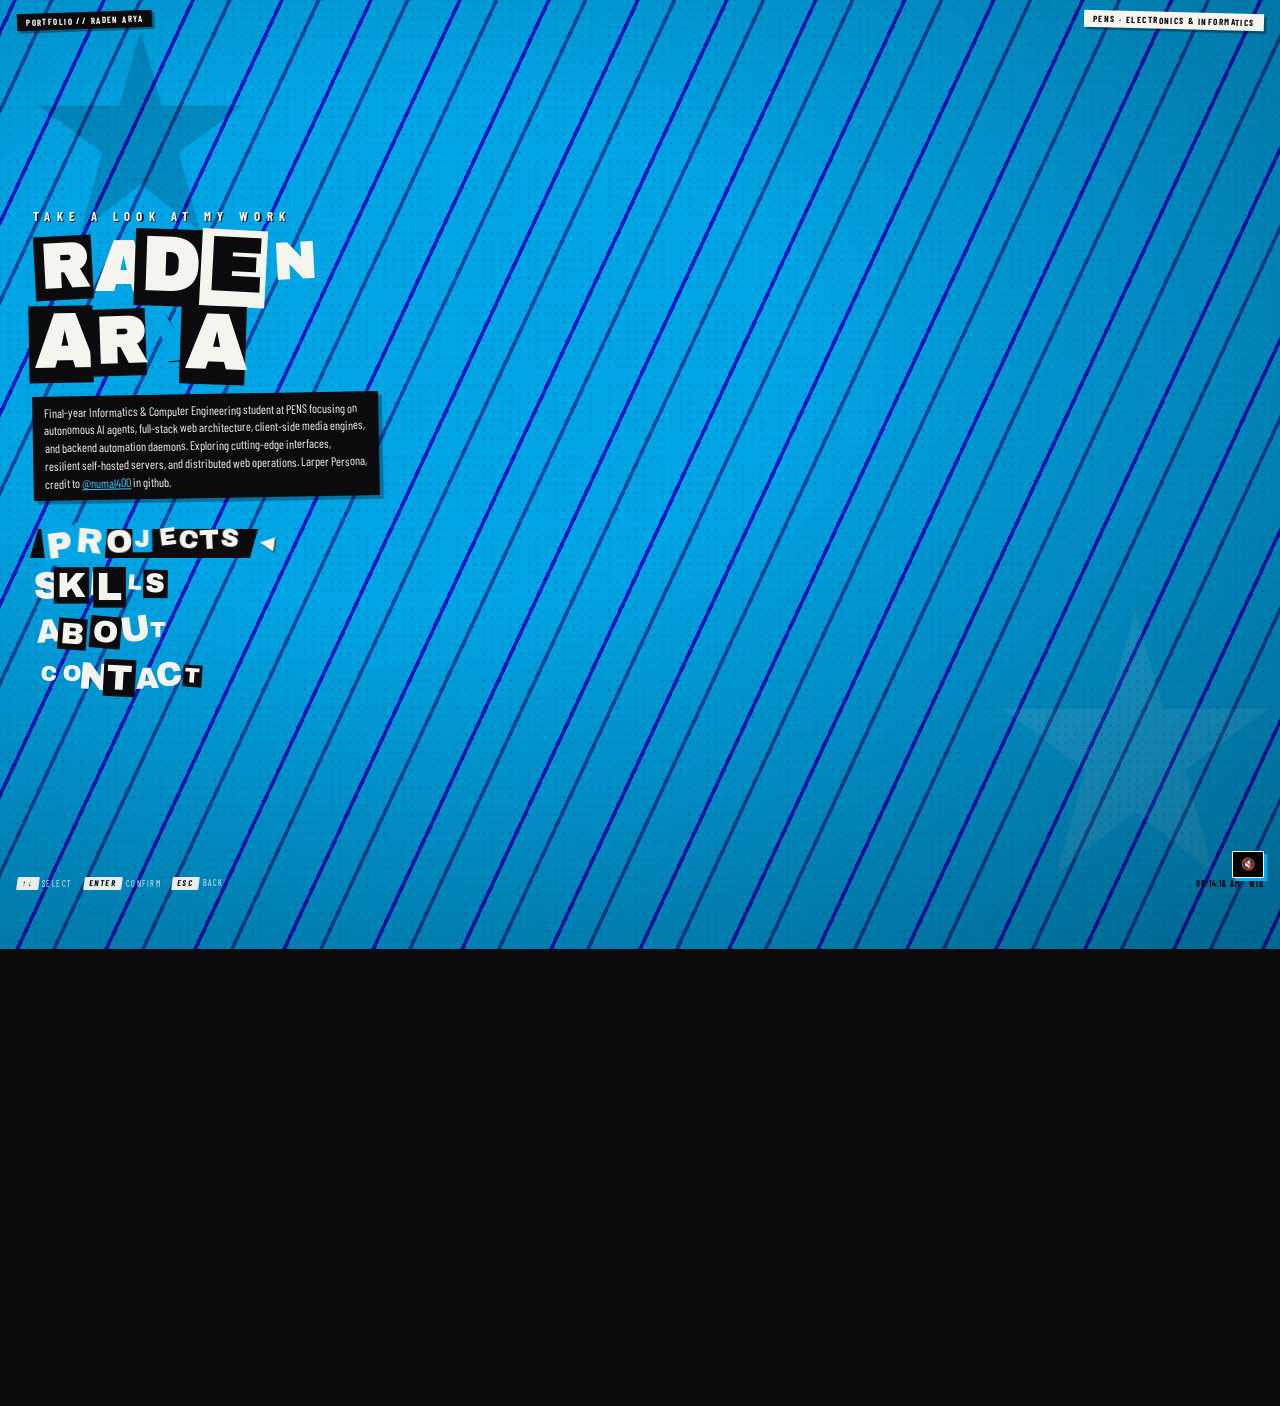
==== index.html @ 41941ba1 "feat: personal web persona theme" ====
<!DOCTYPE html>
<html lang="id">
<head>
  <meta charset="UTF-8">
  <meta name="viewport" content="width=device-width, initial-scale=1.0, maximum-scale=1.0, user-scalable=no, viewport-fit=cover">
  <title>RADEN ARYA · PORTFOLIO // ARZ-WEB</title>
  <meta name="description" content="Personal Operations Control Center and Telemetry Hub in Persona 3 Reload aesthetic with locked 60% zoom.">

  <!-- Persona 3 Reload 100% Video Replica Stylesheet -->
  <link rel="stylesheet" href="css/style.css">
  <link rel="stylesheet" href="https://cdnjs.cloudflare.com/ajax/libs/font-awesome/6.5.1/css/all.min.css">
</head>
<body data-screen="home">

  <!-- Background Art & Video Layer System -->
  <div id="bg" aria-hidden="true">
    <div class="bg-layer" id="bg-stripes"></div>
    <svg class="bg-star" style="left:6%;top:8%;width:26vmax;height:26vmax" viewBox="0 0 100 100">
      <polygon points="50,0 60,35 98,35 68,57 78,94 50,72 22,94 32,57 2,35 40,35" fill="#000"/>
    </svg>
    <svg class="bg-star s2" style="right:4%;bottom:6%;width:34vmax;height:34vmax" viewBox="0 0 100 100">
      <polygon points="50,0 60,35 98,35 68,57 78,94 50,72 22,94 32,57 2,35 40,35" fill="#fff"/>
    </svg>

    <!-- Per-Screen Authentic Persona 3 Reload Background Videos -->
    <video id="video-home" class="menu-art-video" autoplay muted loop playsinline preload="auto">
      <source src="assets/video/home-background.mp4" type="video/mp4">
    </video>
    <video id="video-projects" class="menu-art-video" muted loop playsinline preload="metadata">
      <source src="assets/video/projects-background.mp4" type="video/mp4">
    </video>
    <video id="video-skills" class="menu-art-video" muted loop playsinline preload="metadata">
      <source src="assets/video/skills-background.mp4" type="video/mp4">
    </video>
    <video id="video-about" class="menu-art-video" muted loop playsinline preload="metadata">
      <source src="assets/video/about-background.mp4" type="video/mp4">
    </video>
    <video id="video-contact" class="menu-art-video" muted loop playsinline preload="metadata">
      <source src="assets/video/contact-background.mp4" type="video/mp4">
    </video>

    <div class="bg-layer" id="bg-halftone"></div>
    <div class="bg-layer" id="bg-vignette"></div>
  </div>

  <div id="slash" aria-hidden="true"></div>

  <!-- Hero Art Character Overlay -->
  <img id="hero-art" src="assets/hero.png" alt="" onerror="this.remove()">

  <!-- Screen Transition 3-Pane Diagonal Wipe -->
  <div id="wipe" aria-hidden="true">
    <div class="pane p3"></div>
    <div class="pane p2"></div>
    <div class="pane p1"></div>
    <div class="flash"></div>
  </div>

  <!-- Custom Animated Cursor -->
  <div id="cursor" aria-hidden="true"></div>

  <!-- Authentic Web Audio SFX & Video Engine -->
  <audio id="sfx-select" src="assets/sfx/select.mp3" preload="auto"></audio>
  <button id="audio-toggle" aria-label="Turn audio on">🔇</button>



  <!-- Shell & HUD Structure -->
  <div id="shell">
    <header id="hud-top">
      <div class="hud-tag">PORTFOLIO // RADEN ARYA</div>
      <div class="hud-tag alt">PENS · ELECTRONICS & INFORMATICS</div>
    </header>

    <main id="stage">

      <!-- ===================================================================
           SCREEN 1: HOME
           =================================================================== -->
      <section class="screen active" id="screen-home" aria-label="Main menu">
        <div id="intro-eyebrow">TAKE A LOOK AT MY WORK</div>
        <h1 id="big-name">
          <span class="ransom" data-ransom="RADEN"></span>
          <span class="ransom" data-ransom="ARYA"></span>
        </h1>
        <div id="tagline">
          Final-year Informatics & Computer Engineering student at PENS focusing on autonomous AI agents, full-stack web architecture, client-side media engines, and backend automation daemons. Exploring cutting-edge interfaces, resilient self-hosted servers, and distributed web operations. Larper Persona, credit to <a href="https://github.com/numal400" target="_blank" rel="noopener">@numal400</a> in github.
        </div>
        <nav id="menu" aria-label="Sections">
          <button class="menu-item sel" data-target="projects">
            <span class="ransom" data-ransom="PROJECTS"></span><span class="cursor-mark">◀</span>
          </button>
          <button class="menu-item" data-target="skills">
            <span class="ransom" data-ransom="SKILLS"></span><span class="cursor-mark">◀</span>
          </button>
          <button class="menu-item" data-target="about">
            <span class="ransom" data-ransom="ABOUT"></span><span class="cursor-mark">◀</span>
          </button>
          <button class="menu-item" data-target="contact">
            <span class="ransom" data-ransom="CONTACT"></span><span class="cursor-mark">◀</span>
          </button>
        </nav>
      </section>

      <!-- ===================================================================
           SCREEN 2: PROJECTS
           =================================================================== -->
      <section class="screen sub" id="screen-projects" aria-label="Projects">
        <div class="screen-head"><span class="ransom" data-ransom="PROJECTS"></span></div>
        <button class="back-hint" data-back>ESC · Back</button>
        <div class="grid-label"><span class="bar"></span>FEATURED ECOSYSTEM PROJECTS</div>
        <div id="feat-grid" class="grid"></div>
        <div class="grid-label"><span class="bar"></span>ALL REPOSITORIES & MODULES</div>
        <div id="repo-status">SYNCING WITH GITHUB…</div>
        <div id="repo-grid" class="grid"></div>
      </section>

      <!-- ===================================================================
           SCREEN 3: SKILLS
           =================================================================== -->
      <section class="screen sub" id="screen-skills" aria-label="Skills">
        <div class="screen-head"><span class="ransom" data-ransom="SKILLS"></span></div>
        <button class="back-hint" data-back>ESC · Back</button>
        <div id="skills-body"></div>
      </section>

      <!-- ===================================================================
           SCREEN 4: ABOUT
           =================================================================== -->
      <section class="screen sub align-right" id="screen-about" aria-label="About">
        <div class="screen-head"><span class="ransom" data-ransom="ABOUT"></span></div>
        <button class="back-hint" data-back>ESC · Back</button>

        <div class="paper">
          <p class="quote">
            I am a motivated <strong class="about-highlight">Informatics & Computer Engineering student</strong> with a strong commitment to <strong class="about-highlight">autonomous AI agents, web architectures, server orchestration,</strong> and practical engineering.
          </p>
          <br>
          <p>
            Currently pursuing my degree at <strong>Politeknik Elektronika Negeri Surabaya (PENS)</strong>. My work centers on creating deterministic automation pipelines, real-time client telemetry, zero-dependency audio synthesizers, and resilient self-hosted platforms on CasaOS and Nginx.
          </p>
          <br>
          <p>
            When building applications, I prioritize <span class="stamp">SECURITY</span>, responsiveness, and polished interactive design systems inspired by Japanese arcade and RPG user interfaces.
          </p>

          <blockquote class="about-quote">
            "Turning complex engineering challenges into autonomous, elegant, and rock-solid systems."
          </blockquote>
        </div>

        <a href="assets/cv/Numal_Das_Resume.pdf" class="cv-btn" target="_blank" download="Raden_Arya_Resume.pdf">
          <span>DOWNLOAD RESUME / CV</span>
        </a>
      </section>

      <!-- ===================================================================
           SCREEN 5: CONTACT
           =================================================================== -->
      <section class="screen sub align-right" id="screen-contact" aria-label="Contact">
        <div class="screen-head"><span class="ransom" data-ransom="CONTACT"></span></div>
        <button class="back-hint" data-back>ESC · Back</button>

        <div class="paper" style="max-width: 680px;">
          <form id="contact-form">
            <div class="form-head">SEND A DIRECT TRANSMISSION</div>
            <input type="text" name="_honey" style="display:none">
            <label class="field">
              <span>YOUR NAME // NAMA</span>
              <input type="text" name="name" required placeholder="John Doe">
            </label>
            <label class="field">
              <span>YOUR EMAIL // ALAMAT EMAIL</span>
              <input type="email" name="email" required placeholder="john@example.com">
            </label>
            <label class="field">
              <span>MESSAGE // PESAN</span>
              <textarea name="message" required placeholder="Type your inquiry or feedback here..."></textarea>
            </label>
            <div class="form-foot">
              <button type="submit" class="cv-btn form-send"><span>TRANSMIT →</span></button>
              <div id="form-status"></div>
            </div>
          </form>
        </div>

        <div class="contact-list">
          <a class="contact-chip" href="https://github.com/RadenArya1" target="_blank" rel="noopener">
            <span><i class="fa-brands fa-github"></i> GITHUB // RADENARYA1</span>
          </a>
          <a class="contact-chip" href="mailto:raidenarya070906@gmail.com">
            <span><i class="fa-solid fa-envelope"></i> EMAIL // DIRECT</span>
          </a>
          <a class="contact-chip casaos-chip" href="http://casaos.raidenarya.my.id" target="_blank" rel="noopener">
            <span><i class="fa-solid fa-server"></i> CASAOS // HOME SERVER</span>
          </a>
        </div>
      </section>

    </main>

    <!-- HUD Bottom Legend & Clock -->
    <footer id="hud-bottom">
      <div>
        <span class="key">↑↓</span><span style="margin-right:12px;">SELECT</span>
        <span class="key">ENTER</span><span style="margin-right:12px;">CONFIRM</span>
        <span class="key">ESC</span><span>BACK</span>
      </div>
      <div style="margin-left:auto;" id="clock">00:00:00 · WIB</div>
    </footer>
  </div>

  <!-- Universal Zoom 60% Lock Engine -->
  <script src="src/shared/zoom-lock.js"></script>

  <!-- Persona MVC Application Scripts -->
  <script src="js/model.js"></script>
  <script src="js/view.js"></script>
  <script src="js/controller.js"></script>
</body>
</html>
---- css/style.css ----
@import url('https://fonts.googleapis.com/css2?family=Archivo+Black&family=Barlow+Condensed:ital,wght@0,400;0,600;0,700;0,800;0,900;1,700&family=JetBrains+Mono:wght@400;600;700;800&display=swap');

/* ==========================================================================
   ARZ-WEB · PERSONA 3 RELOAD / PERSONA 5 100% REPLICA STYLESHEET
   Exact Visual Replication with Locked 60% Zoom Ratio
   ========================================================================== */

:root {
  --red: #00a5e6;
  --red-deep: #004ca3;
  --black: #0b0b0d;
  --white: #f6f4ef;
  --ink: #111;
  --p3r-cyan: #00e5ff;
  --p3r-crimson: #ff1744;
}

* {
  margin: 0;
  padding: 0;
  box-sizing: border-box;
}

/* Enforce Universal 80% Zoom Ratio (Cannot be changed) */
html {
  zoom: 0.8 !important;
  -moz-transform: scale(0.8);
  -moz-transform-origin: 0 0;
  touch-action: pan-x pan-y;
  background: var(--black);
  height: 100%;
}

body {
  height: 100%;
  zoom: 0.8 !important;
  background: var(--black);
  color: var(--white);
  font-family: 'Barlow Condensed', 'Arial Narrow', Arial, sans-serif;
  overflow: hidden;
  -webkit-font-smoothing: antialiased;
  user-select: none;
  touch-action: pan-x pan-y;
}

.display {
  font-family: 'Archivo Black', 'Arial Black', Impact, sans-serif;
}



/* ============ BACKGROUND LAYERS ============ */
#bg {
  position: fixed;
  inset: -6vmax;
  z-index: 1;
  pointer-events: none;
}

.bg-layer {
  position: absolute;
  inset: 0;
  will-change: transform;
}

#bg-stripes {
  background: repeating-linear-gradient(115deg,
    var(--red) 0 46px, var(--red-deep) 46px 52px,
    var(--red) 52px 120px, #001dc4 120px 126px);
  animation: stripeDrift 22s linear infinite;
}

@keyframes stripeDrift {
  from { background-position: 0 0; }
  to { background-position: 520px 0; }
}

#bg-halftone {
  background-image: radial-gradient(circle, rgba(0, 0, 0, .35) 1.6px, transparent 1.7px);
  background-size: 14px 14px;
  mix-blend-mode: multiply;
  animation: halftoneDrift 30s linear infinite;
}

@keyframes halftoneDrift {
  from { background-position: 0 0; }
  to { background-position: -140px 140px; }
}

#bg-vignette {
  background: radial-gradient(ellipse at 32% 40%, transparent 30%, rgba(0, 0, 0, .72) 100%);
}

.bg-star {
  position: absolute;
  opacity: .16;
  animation: spin 60s linear infinite;
  transform-origin: center;
}

.bg-star.s2 {
  animation-duration: 90s;
  animation-direction: reverse;
  opacity: .1;
}

@keyframes spin {
  to { transform: rotate(360deg); }
}

/* Big black slash behind the menu, like a torn silhouette */
#slash {
  position: fixed;
  z-index: 1;
  inset: 0;
  pointer-events: none;
  background: var(--black);
  clip-path: polygon(58% 0, 100% 0, 100% 100%, 40% 100%, 52% 62%, 45% 60%, 60% 24%, 51% 22%);
  transition: clip-path .8s cubic-bezier(.8, 0, .15, 1);
}

body[data-screen]:not([data-screen="home"]) #slash {
  clip-path: polygon(0 0, 100% 0, 100% 100%, 0 100%, 0 62%, 0 60%, 0 24%, 0 22%);
}

/* ============ SHELL / HUD ============ */
#shell {
  position: relative;
  z-index: 2;
  height: 100%;
  display: flex;
  flex-direction: column;
}

#hud-top {
  display: flex;
  justify-content: space-between;
  align-items: flex-start;
  padding: 18px 26px 0;
  letter-spacing: .14em;
  font-weight: 600;
}

.hud-tag {
  background: var(--black);
  color: var(--white);
  padding: 5px 14px;
  transform: rotate(-2deg);
  font-size: 14px;
  text-transform: uppercase;
  box-shadow: 4px 4px 0 rgba(0, 0, 0, .35);
  font-family: 'Barlow Condensed', sans-serif;
  font-weight: 700;
}

.hud-tag.alt {
  background: var(--white);
  color: var(--black);
  transform: rotate(1.5deg);
}

#hud-bottom {
  padding: 0 26px 16px;
  display: flex;
  gap: 22px;
  align-items: center;
  font-size: 13px;
  letter-spacing: .18em;
  text-transform: uppercase;
  opacity: .95;
}

#hud-bottom .key {
  display: inline-block;
  background: var(--white);
  color: var(--black);
  padding: 2px 8px;
  margin-right: 6px;
  font-weight: 700;
  transform: skewX(-8deg);
  border-radius: 2px;
}

#clock {
  color: #000 !important;
  opacity: 1 !important;
  font-weight: 700;
  letter-spacing: 0.1em;
}

#stage {
  flex: 1;
  position: relative;
  overflow: hidden;
}

/* ============ SCREENS ============ */
.screen {
  position: absolute;
  inset: 0;
  padding: 2vh 4vw;
  display: none;
  overflow-y: auto;
  overflow-x: hidden;
  scrollbar-width: thin;
  scrollbar-color: var(--red) transparent;
}

.screen.active {
  display: block;
}

.screen::-webkit-scrollbar {
  width: 8px;
}

.screen::-webkit-scrollbar-thumb {
  background: var(--red);
}

/* ---------- HOME ---------- */
#screen-home {
  display: none;
  padding: 0 4vw;
}

#screen-home.active {
  display: flex;
  flex-direction: column;
  justify-content: center;
}

#intro-eyebrow {
  font-size: clamp(14px, 1.6vw, 20px);
  letter-spacing: .5em;
  text-transform: uppercase;
  margin-bottom: 1.2vh;
  font-weight: 700;
  text-shadow: 2px 2px 0 var(--black);
}

#big-name {
  line-height: .92;
  margin-bottom: 2.5vh;
  cursor: pointer;
  width: max-content;
}

#big-name .ransom {
  font-size: clamp(44px, 8.5vw, 124px);
  display: block;
}

#big-name .ransom:nth-child(2) {
  letter-spacing: -0.08em;
}

#tagline {
  max-width: 540px;
  font-size: clamp(15px, 1.5vw, 20px);
  line-height: 1.45;
  background: var(--black);
  padding: 12px 18px;
  transform: rotate(-1deg);
  box-shadow: 6px 6px 0 rgba(0, 0, 0, .3);
}

#tagline a {
  color: #3dc8ff;
  text-decoration: underline;
  text-underline-offset: 2px;
  transition: color .15s, background .15s;
}

#tagline a:hover {
  color: #ffffff;
  background: var(--red);
  text-decoration: none;
}

#menu {
  margin-top: 4vh;
  display: flex;
  flex-direction: column;
  align-items: flex-start;
  gap: .6vh;
}

.menu-item {
  background: none;
  border: 0;
  cursor: pointer;
  color: var(--white);
  text-align: left;
  position: relative;
  padding: 2px 14px 2px 4px;
  transform: translateX(-60px);
  opacity: 0;
}

.menu-item .ransom {
  font-size: clamp(26px, 4.2vw, 56px);
}

.loaded .menu-item {
  animation: menuIn .55s cubic-bezier(.2, 1.2, .3, 1) forwards;
}

.menu-item:nth-child(1) { animation-delay: .15s; }
.menu-item:nth-child(2) { animation-delay: .25s; }
.menu-item:nth-child(3) { animation-delay: .35s; }
.menu-item:nth-child(4) { animation-delay: .45s; }

@keyframes menuIn {
  to { transform: translateX(0); opacity: 1; }
}

.menu-item::before {
  content: "";
  position: absolute;
  left: -4%;
  top: 18%;
  height: 70%;
  width: 0;
  background: var(--black);
  transform: skewX(-16deg);
  z-index: -1;
  transition: width .18s cubic-bezier(.7, 0, .3, 1);
}

.menu-item.sel::before {
  width: 108%;
}

.menu-item.sel {
  transform: translateX(14px) !important;
}

.menu-item.sel .ch {
  color: var(--white);
}

.menu-item.sel .ch.box {
  background: var(--red);
  color: var(--white);
}

.menu-item.sel .ch.boxw {
  background: var(--white);
  color: var(--black);
}

.menu-item:focus-visible {
  outline: 3px dashed var(--white);
  outline-offset: 4px;
}

.cursor-mark {
  position: absolute;
  right: -46px;
  top: 50%;
  transform: translateY(-50%) rotate(8deg);
  font-size: clamp(18px, 2.4vw, 30px);
  opacity: 0;
  transition: opacity .12s;
  color: var(--white);
  text-shadow: 2px 2px 0 var(--black);
}

.menu-item.sel .cursor-mark {
  opacity: 1;
  animation: pulse 0.9s ease-in-out infinite;
}

@keyframes pulse {
  0%, 100% { transform: translateY(-50%) rotate(8deg) scale(1); }
  50% { transform: translateY(-50%) rotate(8deg) scale(1.18); }
}

/* ---------- RANSOM LETTERS ---------- */
.ransom {
  display: inline-block;
  white-space: nowrap;
}

.ransom .ch {
  display: inline-block;
  line-height: 1;
  padding: 0;
  margin-right: -0.15em;
  transition: transform .15s;
}

.ransom .ch.box {
  background: var(--black);
  color: var(--white);
  padding: .02em .08em;
  margin: 0 -0.02em;
}

.ransom .ch.boxw {
  background: var(--white);
  color: var(--black);
  padding: .02em .08em;
  margin: 0 .03em;
}

.ransom .ch.red {
  color: var(--red);
  text-shadow: 1px 1px 0 var(--black);
}

.menu-item:hover .ch, .menu-item.sel .ch {
  animation: jitter .35s ease both;
}

.menu-item:hover .ch:nth-child(odd) { animation-delay: .03s; }
.menu-item:hover .ch:nth-child(3n) { animation-delay: .06s; }

@keyframes jitter {
  0% { transform: var(--t) translateY(0); }
  35% { transform: var(--t) translateY(-6px) rotate(3deg); }
  70% { transform: var(--t) translateY(2px) rotate(-2deg); }
  100% { transform: var(--t) translateY(0); }
}

/* Clickable big name */
#big-name:hover .ch { animation: jitter .35s ease both; }
#big-name:hover .ch:nth-child(odd) { animation-delay: .03s; }
#big-name:hover .ch:nth-child(3n) { animation-delay: .06s; }
#big-name:active { transform: scale(.985); }

/* ---------- SUB-SCREEN CHROME ---------- */
.sub {
  background: transparent;
}

.sub .screen-head {
  margin: 1vh 0 3.5vh;
  position: relative;
  display: inline-block;
}

.sub .screen-head .ransom {
  font-size: clamp(38px, 6vw, 84px);
}

.sub .screen-head::after {
  content: "";
  position: absolute;
  left: -6px;
  bottom: -10px;
  height: 10px;
  width: 105%;
  background: var(--red);
  transform: skewX(-24deg);
}

.back-hint {
  display: inline-block;
  margin-left: 22px;
  vertical-align: middle;
  font-size: 13px;
  letter-spacing: .2em;
  text-transform: uppercase;
  background: var(--white);
  color: var(--black);
  padding: 4px 10px;
  transform: rotate(-2deg);
  cursor: pointer;
  border: 0;
  font-weight: 700;
  font-family: inherit;
}

.back-hint:hover {
  background: var(--red);
  color: var(--white);
}

/* ---------- PROJECTS ---------- */
#repo-status {
  font-size: 15px;
  letter-spacing: .2em;
  text-transform: uppercase;
  margin-bottom: 2vh;
  opacity: .85;
}

.grid {
  display: grid;
  grid-template-columns: repeat(auto-fill, minmax(330px, 1fr));
  gap: 26px 34px;
  padding-top: 14px;
}

#repo-grid {
  padding-bottom: 6vh;
}

.card {
  color: var(--ink);
  position: relative;
  padding: 20px 22px 18px;
  cursor: pointer;
  text-decoration: none;
  display: block;
  transform: rotate(var(--tilt)) translateY(24px);
  opacity: 0;
  transition: transform .18s cubic-bezier(.7, 0, .3, 1), filter .18s;
  filter: drop-shadow(7px 7px 0 rgba(0, 0, 0, .5));
}

.card::before {
  content: "";
  position: absolute;
  inset: 0;
  background: var(--white);
  clip-path: polygon(0 6%, 3% 0, 100% 0, 100% 88%, 97% 100%, 0 100%);
}

.card > * {
  position: relative;
}

.screen.active .card {
  animation: cardIn .5s cubic-bezier(.2, 1.1, .3, 1) forwards;
  animation-delay: var(--d);
}

@keyframes cardIn {
  to { transform: rotate(var(--tilt)) translateY(0); opacity: 1; }
}

.card:hover,
.card.sel {
  transform: rotate(0deg) scale(1.03) !important;
  filter: drop-shadow(10px 10px 0 var(--black));
  z-index: 3;
}

.card .lang {
  position: absolute;
  top: -12px;
  right: 14px;
  background: var(--black);
  color: var(--white);
  font-weight: 700;
  font-size: 13px;
  letter-spacing: .14em;
  text-transform: uppercase;
  padding: 4px 12px;
  transform: rotate(2deg);
}

.card .lang::before {
  content: "";
  display: inline-block;
  width: 9px;
  height: 9px;
  border-radius: 50%;
  background: var(--lc, var(--red));
  margin-right: 7px;
}

.card h3 {
  font-family: 'Archivo Black', 'Arial Black', Impact, sans-serif;
  font-size: 21px;
  line-height: 1.05;
  text-transform: uppercase;
  margin-bottom: 10px;
  word-break: break-word;
}

.card h3 em {
  font-style: normal;
  color: var(--red);
}

.card p {
  font-size: 15.5px;
  line-height: 1.4;
  min-height: 44px;
  color: #2c2c2c;
}

.card .meta {
  margin-top: 14px;
  display: flex;
  justify-content: space-between;
  align-items: center;
  font-size: 13px;
  letter-spacing: .12em;
  text-transform: uppercase;
  font-weight: 700;
}

.card .meta .go {
  background: var(--red);
  color: var(--white);
  padding: 4px 12px;
  transform: skewX(-10deg);
  transition: background .15s;
}

.card:hover .meta .go,
.card.sel .meta .go {
  background: var(--black);
}

/* ---------- FEATURED CARDS ---------- */
.card.feat {
  color: var(--white);
  filter: drop-shadow(7px 7px 0 var(--red-deep));
}

.card.feat::before {
  background: var(--black);
}

.card.feat:hover,
.card.feat.sel {
  filter: drop-shadow(10px 10px 0 var(--red));
}

.card.feat p {
  color: #d8d5cf;
}

.card.feat h3 {
  color: var(--white);
}

.card.feat .lang {
  background: var(--red);
}

.card.feat .meta .go {
  background: var(--white);
  color: var(--black);
}

.card.feat:hover .meta .go,
.card.feat.sel .meta .go {
  background: var(--red);
  color: var(--white);
}

.live-dot {
  display: inline-block;
  width: 9px;
  height: 9px;
  border-radius: 50%;
  background: #3dff6e;
  margin-right: 7px;
  animation: liveBlink 1.1s ease-in-out infinite;
}

@keyframes liveBlink {
  0%, 100% { opacity: 1; }
  50% { opacity: .25; }
}

.grid-label {
  font-family: 'Archivo Black', 'Arial Black', Impact, sans-serif;
  font-size: clamp(15px, 1.7vw, 20px);
  text-transform: uppercase;
  letter-spacing: .12em;
  margin: 3.5vh 0 2vh;
  text-shadow: 2px 2px 0 var(--black);
}

.grid-label .bar {
  display: inline-block;
  width: 34px;
  height: 12px;
  background: var(--white);
  transform: skewX(-24deg);
  margin-right: 12px;
  vertical-align: baseline;
}

/* ---------- SKILLS ---------- */
.skill-group {
  margin-bottom: 5vh;
  max-width: 920px;
}

.skill-group h3 {
  display: inline-block;
  background: var(--white);
  color: var(--black);
  font-family: 'Archivo Black', 'Arial Black', Impact, sans-serif;
  font-size: clamp(18px, 2.2vw, 26px);
  text-transform: uppercase;
  padding: 6px 16px;
  transform: rotate(-1.5deg);
  margin-bottom: 2.4vh;
  box-shadow: 5px 5px 0 var(--black);
}

.skill-row {
  display: flex;
  align-items: center;
  gap: 18px;
  margin-bottom: 12px;
}

.skill-row .name {
  width: 250px;
  flex-shrink: 0;
  font-size: 17px;
  font-weight: 700;
  letter-spacing: .1em;
  text-transform: uppercase;
  text-shadow: 1px 1px 0 var(--black);
}

.skill-bar {
  flex: 1;
  height: 20px;
  background: rgba(0, 0, 0, .55);
  position: relative;
  transform: skewX(-18deg);
  overflow: hidden;
  max-width: 520px;
}

.skill-bar .fill {
  position: absolute;
  inset: 0;
  width: 0;
  background: var(--white);
  background-image: repeating-linear-gradient(90deg, transparent 0 26px, rgba(230, 0, 18, .22) 26px 30px);
  transition: width .9s cubic-bezier(.2, 1, .3, 1);
}

.skill-row .lv {
  font-family: 'Archivo Black', 'Arial Black', Impact, sans-serif;
  font-size: 15px;
  width: 70px;
  text-align: right;
  text-shadow: 2px 2px 0 var(--black);
}

/* ---------- ABOUT / CONTACT ---------- */
.paper {
  max-width: 760px;
  background: var(--white);
  color: var(--ink);
  padding: 30px 34px;
  font-size: 18px;
  line-height: 1.55;
  clip-path: polygon(0 4%, 2% 0, 100% 0, 100% 94%, 98% 100%, 0 100%);
  transform: rotate(-.6deg);
  box-shadow: 10px 10px 0 rgba(0, 0, 0, .55);
  margin-bottom: 4vh;
}

.paper strong {
  color: var(--red);
}

.paper .stamp {
  display: inline-block;
  background: var(--black);
  color: var(--white);
  padding: 2px 8px;
  transform: rotate(-2deg);
  font-weight: 700;
}

.contact-list {
  display: flex;
  flex-wrap: wrap;
  gap: 20px;
  padding-bottom: 6vh;
}

.contact-chip {
  background: var(--black);
  color: var(--white);
  text-decoration: none;
  font-family: 'Archivo Black', 'Arial Black', Impact, sans-serif;
  font-size: clamp(16px, 2vw, 22px);
  text-transform: uppercase;
  padding: 14px 26px;
  transform: skewX(-8deg) rotate(-1deg);
  transition: transform .15s, background .15s, color .15s;
  box-shadow: 6px 6px 0 rgba(0, 0, 0, .4);
}

.contact-chip span {
  display: inline-block;
  transform: skewX(8deg);
}

.contact-chip:hover {
  background: var(--white);
  color: var(--red);
  transform: skewX(-8deg) rotate(0) scale(1.06);
}

/* ============ IMAGE SLOTS ============ */
#hero-art {
  position: fixed;
  right: 0;
  bottom: 0;
  z-index: 1;
  height: min(92vh, 900px);
  max-width: 46vw;
  object-fit: contain;
  object-position: bottom right;
  filter: drop-shadow(-14px 10px 0 rgba(0, 73, 230, 0.85)) drop-shadow(-4px 4px 12px rgba(0, 0, 0, .6));
  pointer-events: none;
  transition: transform .8s cubic-bezier(.8, 0, .15, 1), opacity .5s;
}

body[data-screen]:not([data-screen="home"]) #hero-art {
  transform: translateX(60%) skewX(-6deg);
  opacity: 0;
}

@media (max-width: 900px) {
  #hero-art { max-width: 70vw; opacity: .5; }
}

/* Card thumbnails */
.card .thumb {
  margin: -20px -22px 14px;
  height: 150px;
  overflow: hidden;
  position: relative;
  clip-path: polygon(0 0, 100% 0, 100% 82%, 0 100%);
  background: var(--black);
}

.card .thumb img {
  width: 100%;
  height: 100%;
  object-fit: cover;
  filter: grayscale(.9) contrast(1.15);
  transition: filter .2s, transform .3s;
}

.card:hover .thumb img,
.card.sel .thumb img {
  filter: grayscale(0) contrast(1.05);
  transform: scale(1.05);
}

.card .thumb::after {
  content: "";
  position: absolute;
  inset: 0;
  background: linear-gradient(115deg, transparent 78%, var(--red) 78.5%);
}

/* Polaroid About Photo */
.about-photo {
  float: right;
  width: min(240px, 38%);
  margin: 0 0 14px 22px;
  background: var(--white);
  padding: 10px 10px 34px;
  transform: rotate(3deg);
  box-shadow: 8px 8px 0 rgba(0, 0, 0, .35);
  position: relative;
}

.about-photo img {
  width: 100%;
  display: block;
  filter: contrast(1.05);
}

.about-photo::before {
  content: "";
  position: absolute;
  top: -12px;
  left: 50%;
  transform: translateX(-50%) rotate(-4deg);
  width: 90px;
  height: 26px;
  background: var(--red);
  opacity: .9;
  clip-path: polygon(4% 0, 96% 8%, 100% 92%, 0 100%);
}

.about-photo figcaption {
  text-align: center;
  margin-top: 8px;
  font-weight: 700;
  letter-spacing: .14em;
  text-transform: uppercase;
  font-size: 12px;
  color: var(--ink);
}

/* ============ WIPE TRANSITION ============ */
#wipe {
  position: fixed;
  inset: -10%;
  z-index: 50;
  pointer-events: none;
}

#wipe .pane {
  position: absolute;
  inset: 0;
  transform: translateX(-130%) skewX(-14deg);
}

#wipe .p1 { background: var(--red); }
#wipe .p2 { background: var(--black); }
#wipe .p3 { background: var(--white); }

#wipe.go .pane { animation: wipeAcross .7s cubic-bezier(.75, 0, .2, 1) forwards; }
#wipe.go .p2 { animation-delay: .06s; }
#wipe.go .p1 { animation-delay: .12s; }

@keyframes wipeAcross {
  0% { transform: translateX(-130%) skewX(-14deg); }
  45% { transform: translateX(0%) skewX(-14deg); }
  55% { transform: translateX(0%) skewX(-14deg); }
  100% { transform: translateX(130%) skewX(-14deg); }
}

#wipe .flash {
  position: absolute;
  inset: 0;
  background: var(--white);
  opacity: 0;
}

#wipe.go .flash { animation: flash .7s linear forwards; }

@keyframes flash {
  0%, 44% { opacity: 0; }
  48% { opacity: 1; }
  56% { opacity: 0; }
  100% { opacity: 0; }
}

/* ============ CUSTOM ANIMATED CURSOR ============ */
@media (pointer: fine) {
  body.cursor-on, body.cursor-on * { cursor: none !important; }
}

#cursor {
  position: fixed;
  left: 0;
  top: 0;
  width: 48px;
  height: 48px;
  z-index: 100000;
  pointer-events: none;
  display: none;
  background-repeat: no-repeat;
  background-position: 0 0;
  background-image: url("../assets/cursors/normal.png");
  margin: -3px 0 0 -4px; /* NORMAL hotspot */
}

#cursor.link {
  background-image: url("../assets/cursors/link.png");
  margin: -6px 0 0 -6px; /* LINK_SELECT hotspot */
}

/* ============ PER-SCREEN AUTHENTIC PERSONA 3 RELOAD VIDEOS ============ */
.menu-art-video {
  position: absolute;
  inset: 0;
  width: 100%;
  height: 100%;
  object-fit: cover;
  opacity: 0;
  pointer-events: none;
  transition: opacity .55s ease;
  z-index: 0;
}

#video-home {
  transform: scaleX(-1);
}

body[data-screen="home"]     #video-home,
body[data-screen="projects"] #video-projects,
body[data-screen="skills"]   #video-skills,
body[data-screen="about"]    #video-about,
body[data-screen="contact"]  #video-contact {
  opacity: 1;
}

#slash {
  display: none !important;
}

#bg-halftone {
  opacity: .35;
}

#bg-vignette {
  opacity: .55;
}

body.has-art-home[data-screen="home"] #bg-vignette,
body.has-art-skills[data-screen="skills"] #bg-vignette {
  background:
    linear-gradient(100deg, rgba(0, 0, 0, .42) 0%, rgba(0, 0, 0, .12) 36%, transparent 58%),
    radial-gradient(ellipse at 32% 40%, transparent 30%, rgba(0, 0, 0, .55) 100%);
}

body.has-art-contact[data-screen="contact"] #bg-vignette {
  background:
    linear-gradient(260deg, rgba(0, 0, 0, .48) 0%, rgba(0, 0, 0, .14) 38%, transparent 60%),
    radial-gradient(ellipse at 68% 40%, transparent 30%, rgba(0, 0, 0, .55) 100%);
}

body.has-art-about[data-screen="about"] #bg-vignette {
  background:
    linear-gradient(260deg, rgba(0, 0, 0, .72) 0%, rgba(0, 0, 0, .3) 42%, transparent 64%),
    radial-gradient(ellipse at 68% 40%, transparent 25%, rgba(0, 0, 0, .6) 100%);
}

body.has-art-home #menu .ch:not(.box):not(.boxw),
body.has-art-home #big-name .ch:not(.box):not(.boxw) {
  text-shadow: 2px 2px 0 rgba(0, 0, 0, .6);
}

/* ============ RIGHT-ALIGNED SCREENS ============ */
.screen.align-right.active {
  display: flex;
  flex-direction: column;
  align-items: flex-end;
}

.screen.align-right .contact-list { justify-content: flex-end; }
.screen.align-right .paper { transform: rotate(.6deg); }
.screen.align-right .about-photo {
  float: left;
  margin: 0 22px 14px 0;
  transform: rotate(-3deg);
}

@media (max-width: 820px) {
  .screen.align-right.active { align-items: stretch; }
  .screen.align-right .contact-list { justify-content: flex-start; }
}

/* ============ CV DOWNLOAD BUTTON ============ */
.cv-btn {
  display: inline-block;
  margin-bottom: 6vh;
  text-decoration: none;
  background: var(--red);
  color: var(--white);
  font-family: 'Archivo Black', 'Arial Black', Impact, sans-serif;
  font-size: clamp(17px, 2.2vw, 24px);
  text-transform: uppercase;
  letter-spacing: .06em;
  padding: 16px 30px;
  transform: skewX(-8deg) rotate(-1deg);
  box-shadow: 7px 7px 0 var(--black);
  transition: transform .15s, background .15s, color .15s, box-shadow .15s;
}

.cv-btn span { display: inline-block; transform: skewX(8deg); }

.cv-btn:hover {
  background: var(--white);
  color: var(--red);
  transform: skewX(-8deg) rotate(0) scale(1.05);
  box-shadow: 10px 10px 0 var(--black);
}

.cv-btn:active { transform: skewX(-8deg) scale(.97); }

/* ============ CONTACT FORM ============ */
#contact-form { width: 100%; }

.form-head {
  font-family: 'Archivo Black', 'Arial Black', Impact, sans-serif;
  font-size: clamp(18px, 2.2vw, 24px);
  text-transform: uppercase;
  margin-bottom: 18px;
  position: relative;
  display: inline-block;
}

.form-head::after {
  content: "";
  position: absolute;
  left: 0;
  bottom: -6px;
  height: 7px;
  width: 100%;
  background: var(--red);
  transform: skewX(-24deg);
}

.field { display: block; margin-bottom: 14px; }
.field span {
  display: block;
  font-weight: 700;
  letter-spacing: .14em;
  text-transform: uppercase;
  font-size: 12px;
  margin-bottom: 5px;
}

.field input, .field textarea {
  width: 100%;
  border: 3px solid var(--black);
  background: #fff;
  color: var(--ink);
  padding: 10px 12px;
  font-family: inherit;
  font-size: 16px;
  transform: skewX(-2deg);
  transition: border-color .15s, box-shadow .15s;
}

.field input:focus, .field textarea:focus {
  outline: none;
  border-color: var(--red);
  box-shadow: 4px 4px 0 var(--red);
}

.field textarea { resize: vertical; min-height: 110px; }
.form-foot { display: flex; align-items: center; gap: 18px; flex-wrap: wrap; margin-top: 6px; }
.form-send { border: 0; cursor: pointer; margin-bottom: 0; font-size: 17px; padding: 12px 26px; }
.form-send:disabled { opacity: .55; cursor: wait; }

#form-status {
  font-weight: 700;
  letter-spacing: .08em;
  font-size: 13px;
  text-transform: uppercase;
  color: var(--ink);
}

.paper a { color: var(--red); font-weight: 700; }
.paper a:hover { background: var(--red); color: var(--white); text-decoration: none; }

.paper .quote em {
  display: inline;
  background: var(--black);
  color: var(--white);
  font-style: italic;
  padding: 1px 6px;
  box-decoration-break: clone;
  -webkit-box-decoration-break: clone;
  line-height: 1.7;
}

/* =========================================================
   SKILLS BACKGROUND VIDEO & HIGHLIGHTS
   ========================================================= */
#art-skills {
  position: absolute;
  inset: 0;
  width: 100%;
  height: 100%;
  object-fit: cover;
  z-index: 0;
  pointer-events: none;
}

body[data-screen="skills"] #bg-halftone {
  display: none !important;
}

.about-highlight {
  display: inline;
  background: #050505;
  color: #ffffff !important;
  padding: 2px 7px;
  margin: 1px 2px;
  font-weight: 800;
  box-shadow: 4px 4px 0 #00aeea;
  -webkit-box-decoration-break: clone;
  box-decoration-break: clone;
}

.about-highlight:nth-of-type(even) {
  transform: rotate(1deg);
}

.about-quote {
  display: block;
  background: #050505;
  color: #ffffff;
  padding: 14px 18px;
  margin-top: 10px;
  font-size: 1.05em;
  font-weight: 700;
  border-left: 7px solid #00aeea;
  box-shadow: 7px 7px 0 #00aeea;
  transform: rotate(-1deg);
}

#screen-about .paper p {
  line-height: 1.65;
}

#screen-about .paper .quote {
  font-weight: 700;
  font-size: 1.05em;
}

/* Audio Toggle Floating Button */
#audio-toggle {
  position: fixed;
  right: 25px;
  bottom: 35px;
  z-index: 99999;
  width: 50px;
  height: 42px;
  background: #000;
  color: #fff;
  border: 2px solid #fff;
  box-shadow: 5px 5px 0 #00aeef;
  font-size: 18px;
  font-weight: bold;
  cursor: pointer;
}

#audio-toggle:hover {
  transform: translate(3px, 3px);
  box-shadow: 2px 2px 0 #00aeef;
}

/* Responsive Rules */
@media (max-width: 700px) {
  .skill-row .name { width: 130px; font-size: 14px; }
  #hud-bottom { font-size: 11px; gap: 12px; flex-wrap: wrap; }
  #repo-grid { grid-template-columns: 1fr; }
  .cursor-mark { right: -34px; }
}

@media (prefers-reduced-motion: reduce) {
  *, *::before, *::after {
    animation-duration: .001s !important;
    transition-duration: .001s !important;
  }
}
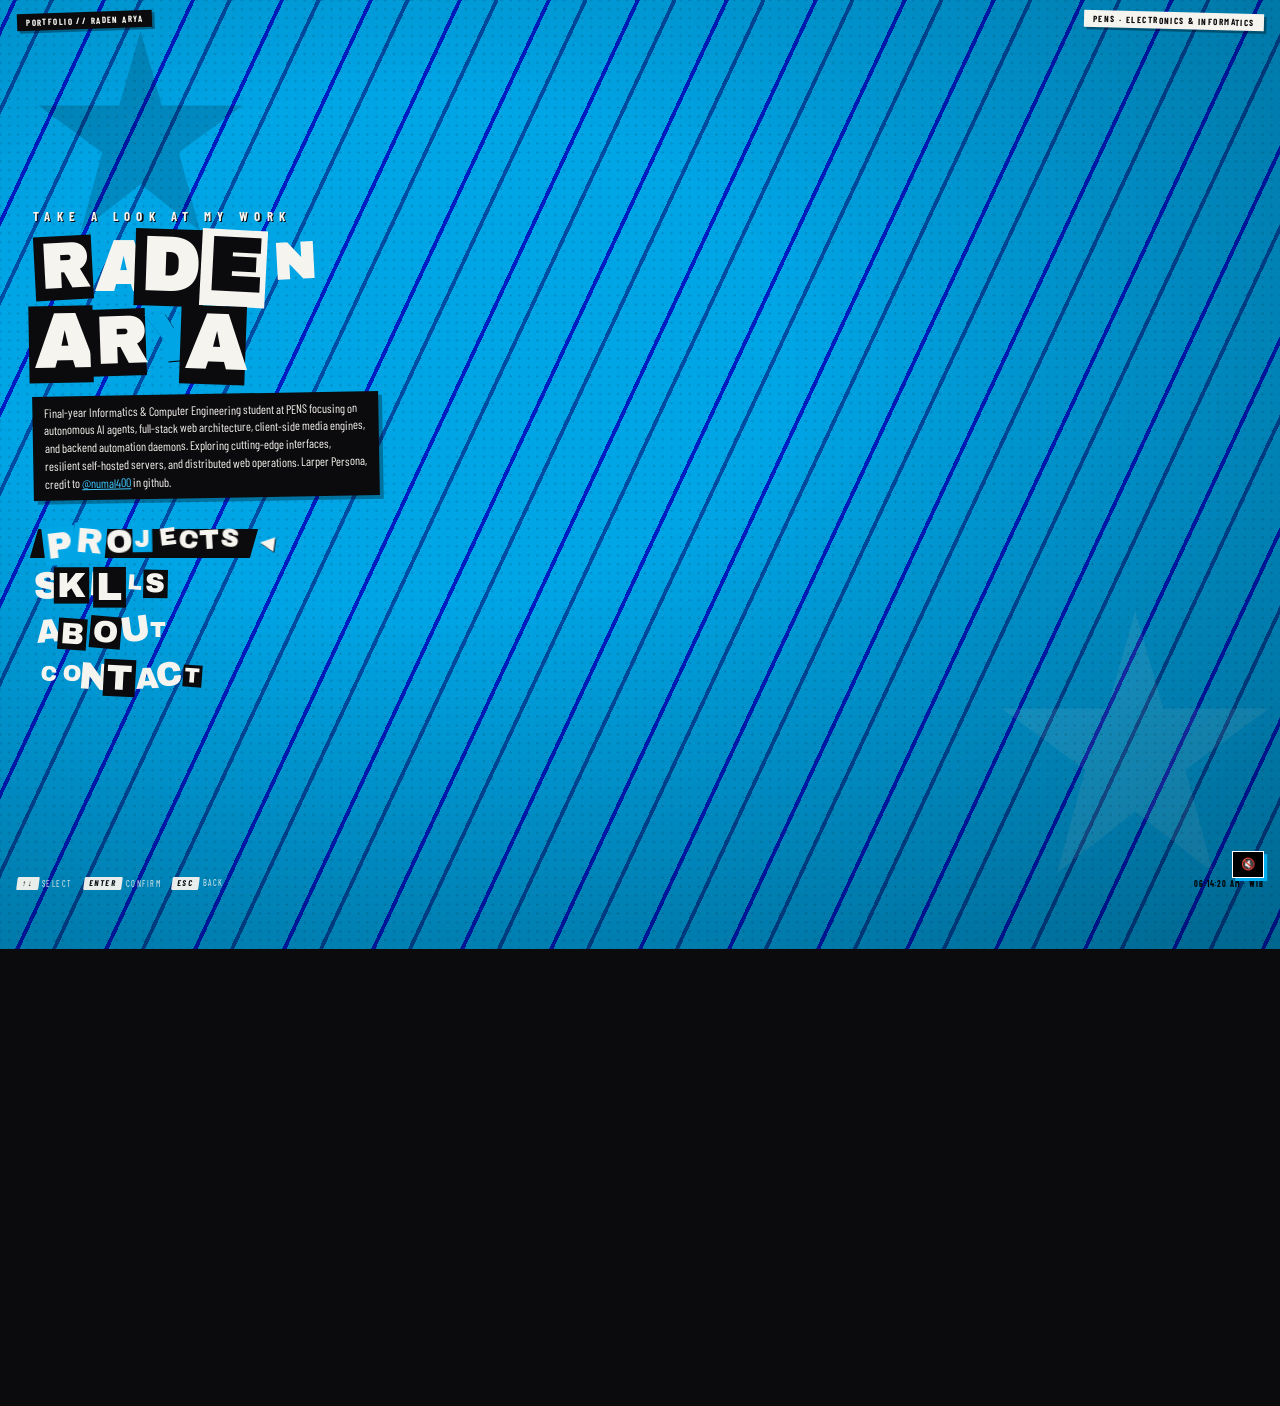
==== commit 91b11003: "feat(deploy): deploy persona web theme with android-fit protocol & asset sync to nginx" ====
--- a/index.html
+++ b/index.html
@@ -3,6 +3,7 @@
 <head>
   <meta charset="UTF-8">
   <meta name="viewport" content="width=device-width, initial-scale=1.0, maximum-scale=1.0, user-scalable=no, viewport-fit=cover">
+  <meta name="theme-color" content="#0b0b0d">
   <title>RADEN ARYA · PORTFOLIO // ARZ-WEB</title>
   <meta name="description" content="Personal Operations Control Center and Telemetry Hub in Persona 3 Reload aesthetic with locked 60% zoom.">
 
--- a/css/style.css
+++ b/css/style.css
@@ -26,13 +26,18 @@
   zoom: 0.8 !important;
   -moz-transform: scale(0.8);
   -moz-transform-origin: 0 0;
-  touch-action: pan-x pan-y;
+  touch-action: manipulation;
+  overscroll-behavior-y: contain;
   background: var(--black);
   height: 100%;
+  min-height: 100vh;
+  min-height: 100dvh;
 }
 
 body {
   height: 100%;
+  min-height: 100vh;
+  min-height: 100dvh;
   zoom: 0.8 !important;
   background: var(--black);
   color: var(--white);
@@ -40,7 +45,10 @@
   overflow: hidden;
   -webkit-font-smoothing: antialiased;
   user-select: none;
-  touch-action: pan-x pan-y;
+  touch-action: manipulation;
+  overscroll-behavior-y: contain;
+  padding-top: env(safe-area-inset-top, 0px);
+  padding-bottom: env(safe-area-inset-bottom, 0px);
 }
 
 .display {
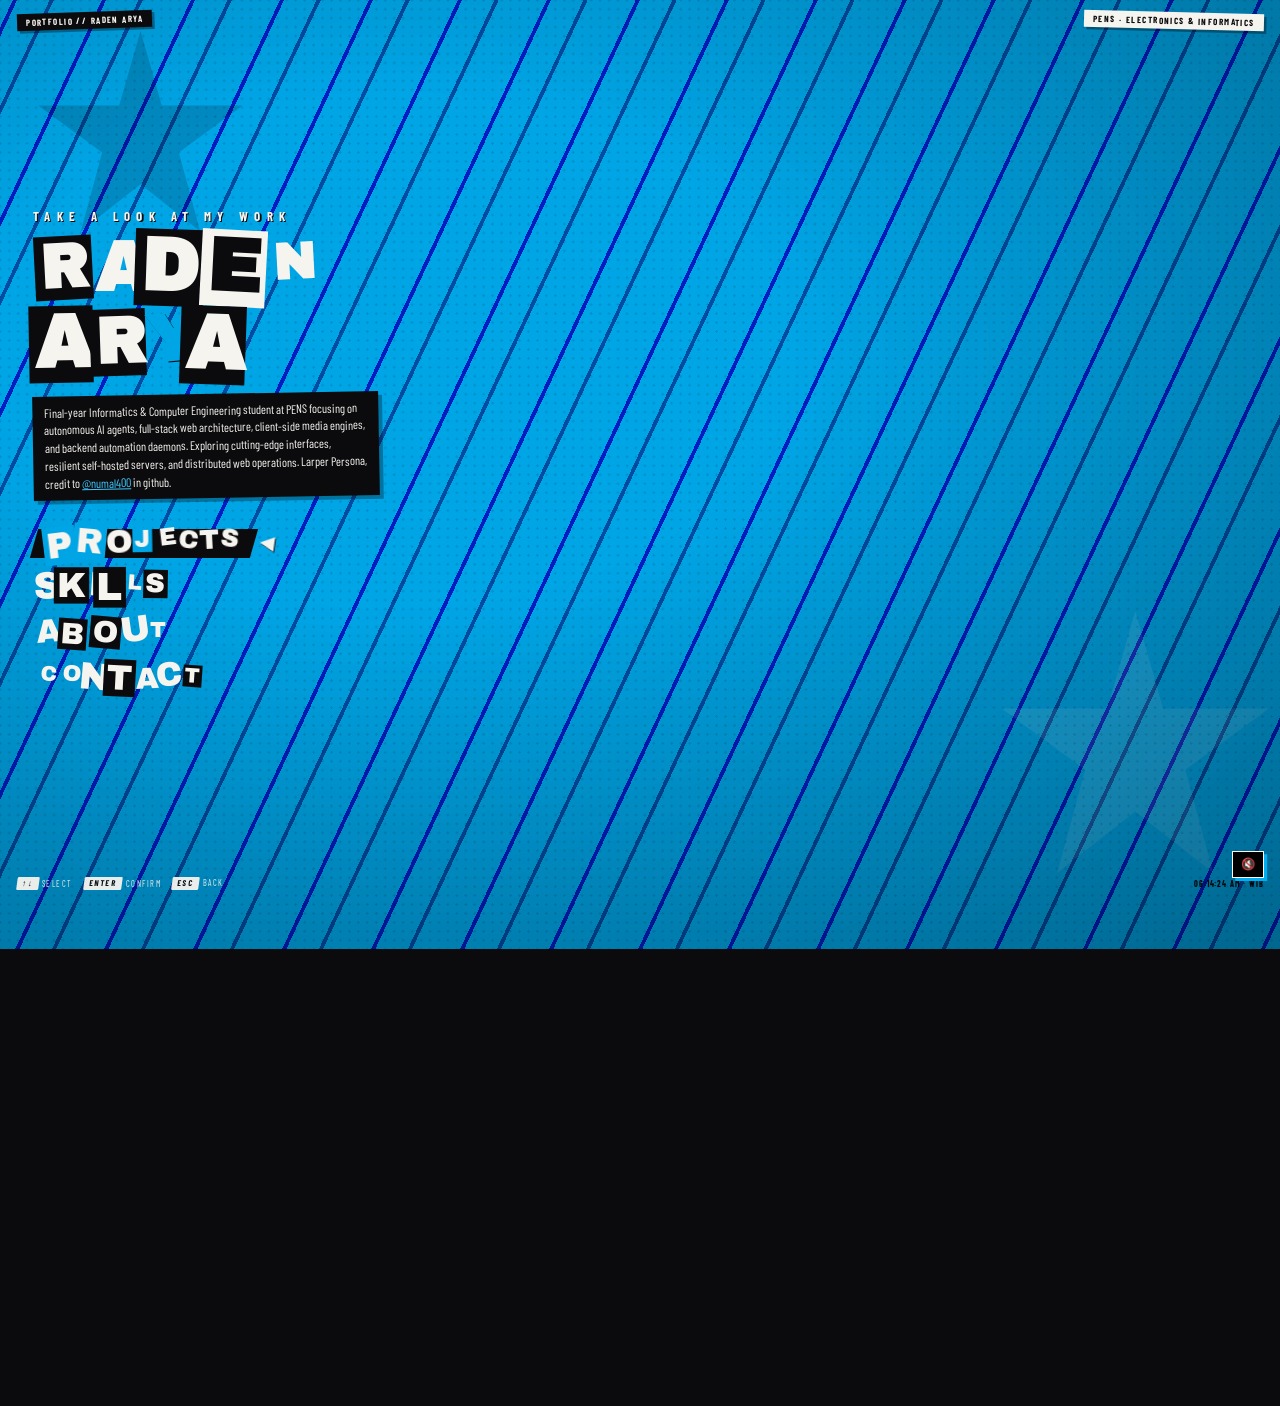
==== commit 77d6356f: "feat(mobile): responsive UI refactor with android-fit protocol & persona mobile drawer" ====
--- a/index.html
+++ b/index.html
@@ -9,6 +9,7 @@
 
   <!-- Persona 3 Reload 100% Video Replica Stylesheet -->
   <link rel="stylesheet" href="css/style.css">
+  <link rel="stylesheet" href="css/mobile.css">
   <link rel="stylesheet" href="https://cdnjs.cloudflare.com/ajax/libs/font-awesome/6.5.1/css/all.min.css">
 </head>
 <body data-screen="home">
@@ -72,6 +73,7 @@
       <div class="hud-tag">PORTFOLIO // RADEN ARYA</div>
       <div class="hud-tag alt">PENS · ELECTRONICS & INFORMATICS</div>
     </header>
+    <button id="mobileMenuBtn" class="mobile-menu-btn" type="button" aria-label="Buka menu" aria-expanded="false" aria-controls="menu">☰</button>
 
     <main id="stage">
 
@@ -87,7 +89,7 @@
         <div id="tagline">
           Final-year Informatics & Computer Engineering student at PENS focusing on autonomous AI agents, full-stack web architecture, client-side media engines, and backend automation daemons. Exploring cutting-edge interfaces, resilient self-hosted servers, and distributed web operations. Larper Persona, credit to <a href="https://github.com/numal400" target="_blank" rel="noopener">@numal400</a> in github.
         </div>
-        <nav id="menu" aria-label="Sections">
+        <nav id="menu" class="main-menu" aria-label="Sections">
           <button class="menu-item sel" data-target="projects">
             <span class="ransom" data-ransom="PROJECTS"></span><span class="cursor-mark">◀</span>
           </button>
@@ -218,5 +220,6 @@
   <script src="js/model.js"></script>
   <script src="js/view.js"></script>
   <script src="js/controller.js"></script>
+  <script src="js/mobile-nav.js"></script>
 </body>
 </html>
--- a/css/mobile.css
+++ b/css/mobile.css
@@ -0,0 +1,577 @@
+/* mobile.css — Perbaikan UI HP dashboard.raidenarya.my.id (24 Nov 2026)
+   Prinsip: HANYA aktif di bawah 768px. Desktop (>=769px) TIDAK DIUBAH.
+   Memastikan layout 1 kolom, scrollable vertikal, touch target Android-safe >= 44px,
+   dan drawer navigasi Persona 3 Reload aesthetic. */
+
+/* ---- Global baseline: cegah scroll horizontal ---- */
+html, body {
+  overflow-x: hidden;
+}
+
+/* Sembunyikan tombol mobile menu di desktop */
+.mobile-menu-btn {
+  display: none !important;
+}
+
+@media (max-width: 768px) {
+  /* ---- E1 + E2: Halaman bisa di-scroll vertikal, 100dvh safe area, zoom 1:1 ---- */
+  html, body {
+    zoom: 1 !important;
+    -moz-transform: none !important;
+    height: auto !important;
+    min-height: 100dvh !important;
+    overflow-y: auto !important;
+    overflow-x: hidden !important;
+    -webkit-overflow-scrolling: touch;
+    touch-action: pan-y manipulation;
+  }
+
+  body {
+    position: relative;
+    padding-top: env(safe-area-inset-top, 0px);
+    padding-bottom: env(safe-area-inset-bottom, 0px);
+  }
+
+  /* Shell dan Stage beralih dari fixed 100vh ke flex vertikal yang bisa di-scroll */
+  #shell {
+    position: relative !important;
+    height: auto !important;
+    min-height: 100dvh !important;
+    display: flex !important;
+    flex-direction: column !important;
+    overflow: visible !important;
+  }
+
+  #stage {
+    position: relative !important;
+    flex: 1 0 auto !important;
+    height: auto !important;
+    min-height: calc(100dvh - 130px) !important;
+    overflow: visible !important;
+  }
+
+  /* Screen container: statis mengikuti flow dokumen */
+  .screen {
+    position: static !important;
+    inset: auto !important;
+    width: 100% !important;
+    max-width: 100% !important;
+    height: auto !important;
+    min-height: calc(100dvh - 140px) !important;
+    overflow: visible !important;
+    padding: 16px 14px 40px !important;
+    box-sizing: border-box !important;
+  }
+
+  .screen:not(.active) {
+    display: none !important;
+  }
+
+  .screen.active {
+    display: block !important;
+  }
+
+  #screen-home.active {
+    display: flex !important;
+    flex-direction: column !important;
+    justify-content: center !important;
+    min-height: calc(100dvh - 140px) !important;
+    padding: 16px 14px 32px !important;
+  }
+
+  .screen.align-right.active {
+    display: block !important;
+    align-items: stretch !important;
+  }
+
+  /* ---- E9: Header HUD & Footer tidak tumpang tindih dan tidak terpotong ---- */
+  #hud-top {
+    position: static !important;
+    display: flex !important;
+    flex-wrap: wrap !important;
+    align-items: center !important;
+    justify-content: space-between !important;
+    gap: 8px !important;
+    padding: 12px 14px 6px !important;
+    width: 100% !important;
+    box-sizing: border-box !important;
+  }
+
+  #hud-top .hud-tag {
+    white-space: normal !important;
+    overflow: visible !important;
+    text-overflow: clip !important;
+    max-width: calc(100% - 56px) !important;
+    font-size: 11px !important;
+    padding: 4px 8px !important;
+    transform: none !important;
+    letter-spacing: .08em !important;
+  }
+
+  #hud-top .hud-tag.alt {
+    max-width: 100% !important;
+    font-size: 10px !important;
+    padding: 3px 6px !important;
+    transform: none !important;
+  }
+
+  #hud-bottom {
+    position: static !important;
+    display: flex !important;
+    flex-wrap: wrap !important;
+    align-items: center !important;
+    justify-content: space-between !important;
+    gap: 8px !important;
+    padding: 16px 14px 24px !important;
+    width: 100% !important;
+    box-sizing: border-box !important;
+    opacity: 1 !important;
+  }
+
+  /* Sembunyikan hint keyboard desktop di ponsel */
+  #hud-bottom > div:first-child {
+    display: none !important;
+  }
+
+  #clock {
+    margin-left: 0 !important;
+    font-size: 12px !important;
+    font-weight: 700 !important;
+    color: var(--white) !important;
+    background: rgba(11, 11, 13, 0.85);
+    padding: 4px 8px;
+    border: 1px solid rgba(255, 255, 255, 0.2);
+    letter-spacing: 0.1em;
+  }
+
+  /* Floating Audio Button diposisikan ergonomis */
+  #audio-toggle {
+    position: fixed !important;
+    right: 14px !important;
+    bottom: 14px !important;
+    z-index: 95 !important;
+    width: 44px !important;
+    height: 44px !important;
+    min-width: 44px !important;
+    min-height: 44px !important;
+    font-size: 18px !important;
+    box-shadow: 3px 3px 0 var(--red) !important;
+  }
+
+  /* ---- E10 & E4: Background art & Karakter di layar HP ---- */
+  .watermark, [class*="watermark"], [class*="bg-text"], #slash {
+    display: none !important;
+  }
+
+  #hero-art {
+    position: fixed !important;
+    right: -5vw !important;
+    bottom: 0 !important;
+    width: 80vw !important;
+    max-width: 320px !important;
+    height: auto !important;
+    max-height: 55vh !important;
+    object-fit: contain !important;
+    object-position: bottom right !important;
+    opacity: 0.22 !important;
+    pointer-events: none !important;
+    z-index: 0 !important;
+    transition: opacity .3s ease !important;
+  }
+
+  body[data-screen]:not([data-screen="home"]) #hero-art {
+    opacity: 0 !important;
+    pointer-events: none !important;
+  }
+
+  #screen-home > * {
+    position: relative;
+    z-index: 1;
+  }
+
+  /* ---- E4: Judul Hero & Tagline muat 360px ---- */
+  #intro-eyebrow {
+    font-size: 12px !important;
+    letter-spacing: 0.3em !important;
+    margin-bottom: 8px !important;
+  }
+
+  #big-name {
+    width: 100% !important;
+    max-width: 100% !important;
+    margin-bottom: 16px !important;
+  }
+
+  #big-name .ransom {
+    font-size: clamp(2rem, 12vw, 3.2rem) !important;
+    line-height: 0.95 !important;
+    display: block !important;
+    letter-spacing: 0.02em !important;
+  }
+
+  #big-name .ransom .ch {
+    line-height: 1 !important;
+  }
+
+  #tagline {
+    width: 100% !important;
+    max-width: 100% !important;
+    font-size: 13.5px !important;
+    line-height: 1.55 !important;
+    transform: none !important;
+    padding: 12px 14px !important;
+    box-shadow: 4px 4px 0 rgba(0, 0, 0, 0.4) !important;
+    box-sizing: border-box !important;
+  }
+
+  /* ---- E3: Tombol Hamburger & Drawer Menu Mobile ---- */
+  .mobile-menu-btn {
+    display: inline-flex !important;
+    align-items: center !important;
+    justify-content: center !important;
+    width: 44px !important;
+    height: 44px !important;
+    min-width: 44px !important;
+    min-height: 44px !important;
+    font-size: 22px !important;
+    line-height: 1 !important;
+    background: var(--black) !important;
+    color: var(--white) !important;
+    border: 2px solid var(--white) !important;
+    border-radius: 4px !important;
+    cursor: pointer !important;
+    position: fixed !important;
+    top: 10px !important;
+    right: 14px !important;
+    z-index: 100 !important;
+    box-shadow: 3px 3px 0 var(--red) !important;
+    touch-action: manipulation;
+  }
+
+  /* Menu navigasi: drawer dari atas saat is-open */
+  #menu.main-menu {
+    display: none;
+    position: fixed !important;
+    top: 0 !important;
+    left: 0 !important;
+    right: 0 !important;
+    z-index: 99 !important;
+    flex-direction: column !important;
+    gap: 6px !important;
+    padding: 68px 16px 24px !important;
+    background: rgba(11, 11, 13, 0.97) !important;
+    backdrop-filter: blur(8px);
+    -webkit-backdrop-filter: blur(8px);
+    box-shadow: 0 10px 30px rgba(0, 0, 0, 0.8) !important;
+    border-bottom: 4px solid var(--red) !important;
+    box-sizing: border-box !important;
+  }
+
+  #menu.main-menu.is-open {
+    display: flex !important;
+  }
+
+  #menu .menu-item {
+    width: 100% !important;
+    min-height: 48px !important;
+    display: flex !important;
+    align-items: center !important;
+    padding: 10px 16px !important;
+    transform: none !important;
+    opacity: 1 !important;
+    animation: none !important;
+    box-sizing: border-box !important;
+  }
+
+  #menu .menu-item .ransom {
+    font-size: 24px !important;
+  }
+
+  #menu .menu-item.sel {
+    transform: translateX(8px) !important;
+  }
+
+  #menu .cursor-mark {
+    position: static !important;
+    margin-left: auto !important;
+    transform: none !important;
+    font-size: 16px !important;
+  }
+
+  /* Menu inline di home screen (saat menu tidak sedang dibuka sebagai drawer) */
+  #screen-home #menu {
+    display: flex !important;
+    position: static !important;
+    margin-top: 20px !important;
+    gap: 8px !important;
+    background: none !important;
+    padding: 0 !important;
+    box-shadow: none !important;
+    border-bottom: none !important;
+  }
+
+  /* ---- Sub-Screen Navigation (Back Button) ---- */
+  .sub .screen-head {
+    display: block !important;
+    margin: 4px 0 12px 0 !important;
+  }
+
+  .sub .screen-head .ransom {
+    font-size: clamp(28px, 8vw, 42px) !important;
+  }
+
+  .back-hint, [data-back] {
+    display: inline-flex !important;
+    align-items: center !important;
+    justify-content: center !important;
+    min-height: 44px !important;
+    min-width: 44px !important;
+    margin: 0 0 16px 0 !important;
+    padding: 10px 16px !important;
+    font-size: 13px !important;
+    letter-spacing: .15em !important;
+    transform: none !important;
+    cursor: pointer !important;
+  }
+
+  /* ---- E5: PROJECTS (Featured & Repos) 1 Kolom ---- */
+  .grid, #feat-grid, #repo-grid {
+    display: flex !important;
+    flex-direction: column !important;
+    gap: 16px !important;
+    width: 100% !important;
+    max-width: 100% !important;
+    padding: 0 !important;
+    box-sizing: border-box !important;
+  }
+
+  .card {
+    width: 100% !important;
+    max-width: 100% !important;
+    transform: none !important;
+    margin: 0 0 6px 0 !important;
+    box-sizing: border-box !important;
+    filter: drop-shadow(4px 4px 0 rgba(0, 0, 0, .45)) !important;
+  }
+
+  .card:hover, .card.sel {
+    transform: scale(1.01) !important;
+  }
+
+  .card p {
+    font-size: 14px !important;
+    line-height: 1.55 !important;
+    min-height: auto !important;
+  }
+
+  .card .meta {
+    margin-top: 14px !important;
+    display: flex !important;
+    justify-content: space-between !important;
+    align-items: center !important;
+  }
+
+  .card .meta .go {
+    min-height: 44px !important;
+    min-width: 44px !important;
+    display: inline-flex !important;
+    align-items: center !important;
+    justify-content: center !important;
+    padding: 10px 16px !important;
+    font-size: 14px !important;
+    box-sizing: border-box !important;
+    transform: none !important;
+  }
+
+  /* ---- E6: SKILLS Tersusun Vertikal & Rapi ---- */
+  #skills-body {
+    width: 100% !important;
+    max-width: 100% !important;
+    box-sizing: border-box !important;
+  }
+
+  .skill-group {
+    width: 100% !important;
+    max-width: 100% !important;
+    margin-bottom: 24px !important;
+    box-sizing: border-box !important;
+  }
+
+  .skill-group h3 {
+    font-size: 18px !important;
+    padding: 4px 12px !important;
+    margin-bottom: 14px !important;
+    transform: none !important;
+  }
+
+  .skill-row {
+    display: flex !important;
+    flex-wrap: wrap !important;
+    align-items: center !important;
+    justify-content: space-between !important;
+    gap: 4px 8px !important;
+    margin-bottom: 14px !important;
+    width: 100% !important;
+  }
+
+  .skill-row .name {
+    width: auto !important;
+    max-width: 72% !important;
+    font-size: 13.5px !important;
+    line-height: 1.3 !important;
+    white-space: normal !important;
+    flex-shrink: 1 !important;
+  }
+
+  .skill-row .lv {
+    width: auto !important;
+    font-size: 13px !important;
+    text-align: right !important;
+  }
+
+  .skill-bar {
+    width: 100% !important;
+    max-width: 100% !important;
+    flex: 1 1 100% !important;
+    height: 12px !important;
+    margin-top: 4px !important;
+    transform: none !important;
+  }
+
+  /* ---- E7 + E8: ABOUT & CONTACT Panel Full-Width Rata Kiri ---- */
+  .paper, #screen-about .paper, #screen-contact .paper {
+    position: static !important;
+    width: 100% !important;
+    max-width: 100% !important;
+    margin: 0 0 20px 0 !important;
+    padding: 20px 16px !important;
+    box-sizing: border-box !important;
+    text-align: left !important;
+    transform: none !important;
+    font-size: 14px !important;
+    line-height: 1.65 !important;
+    clip-path: none !important;
+    box-shadow: 6px 6px 0 rgba(0, 0, 0, 0.45) !important;
+  }
+
+  .about-photo {
+    float: none !important;
+    width: 100% !important;
+    max-width: 180px !important;
+    margin: 0 auto 16px auto !important;
+    display: block !important;
+    transform: none !important;
+  }
+
+  .cv-btn {
+    min-height: 48px !important;
+    display: flex !important;
+    align-items: center !important;
+    justify-content: center !important;
+    width: 100% !important;
+    max-width: 100% !important;
+    padding: 12px 18px !important;
+    margin: 12px 0 24px 0 !important;
+    font-size: 15px !important;
+    transform: none !important;
+    box-sizing: border-box !important;
+    text-align: center !important;
+  }
+
+  .cv-btn span {
+    transform: none !important;
+  }
+
+  #contact-form {
+    width: 100% !important;
+    text-align: left !important;
+  }
+
+  #contact-form .form-head {
+    font-size: 17px !important;
+    margin-bottom: 14px !important;
+  }
+
+  #contact-form .field {
+    margin-bottom: 14px !important;
+  }
+
+  #contact-form .field span {
+    font-size: 12px !important;
+    display: block !important;
+    margin-bottom: 6px !important;
+  }
+
+  #contact-form input, #contact-form textarea {
+    width: 100% !important;
+    min-height: 48px !important;
+    font-size: 16px !important; /* Mencegah auto-zoom iOS Safari */
+    padding: 12px !important;
+    box-sizing: border-box !important;
+    transform: none !important;
+    border-radius: 0;
+  }
+
+  #contact-form textarea {
+    min-height: 120px !important;
+  }
+
+  .form-foot {
+    flex-direction: column !important;
+    align-items: stretch !important;
+    gap: 10px !important;
+  }
+
+  .form-send {
+    width: 100% !important;
+    min-height: 48px !important;
+    font-size: 16px !important;
+    margin-top: 8px !important;
+    display: flex !important;
+    align-items: center !important;
+    justify-content: center !important;
+  }
+
+  .contact-list {
+    display: flex !important;
+    flex-direction: column !important;
+    width: 100% !important;
+    gap: 12px !important;
+    padding-bottom: 30px !important;
+    box-sizing: border-box !important;
+  }
+
+  .contact-chip {
+    width: 100% !important;
+    min-height: 48px !important;
+    display: flex !important;
+    align-items: center !important;
+    justify-content: center !important;
+    font-size: 13.5px !important;
+    padding: 12px 14px !important;
+    box-sizing: border-box !important;
+    transform: none !important;
+    text-align: center !important;
+  }
+
+  .contact-chip span {
+    transform: none !important;
+  }
+}
+
+/* ---- Layar Sangat Kecil (<= 480px) ---- */
+@media (max-width: 480px) {
+  #big-name .ransom {
+    font-size: clamp(1.8rem, 11vw, 2.5rem) !important;
+  }
+
+  .screen {
+    padding-left: 12px !important;
+    padding-right: 12px !important;
+  }
+
+  #hud-top, #hud-bottom {
+    padding-left: 12px !important;
+    padding-right: 12px !important;
+  }
+}
